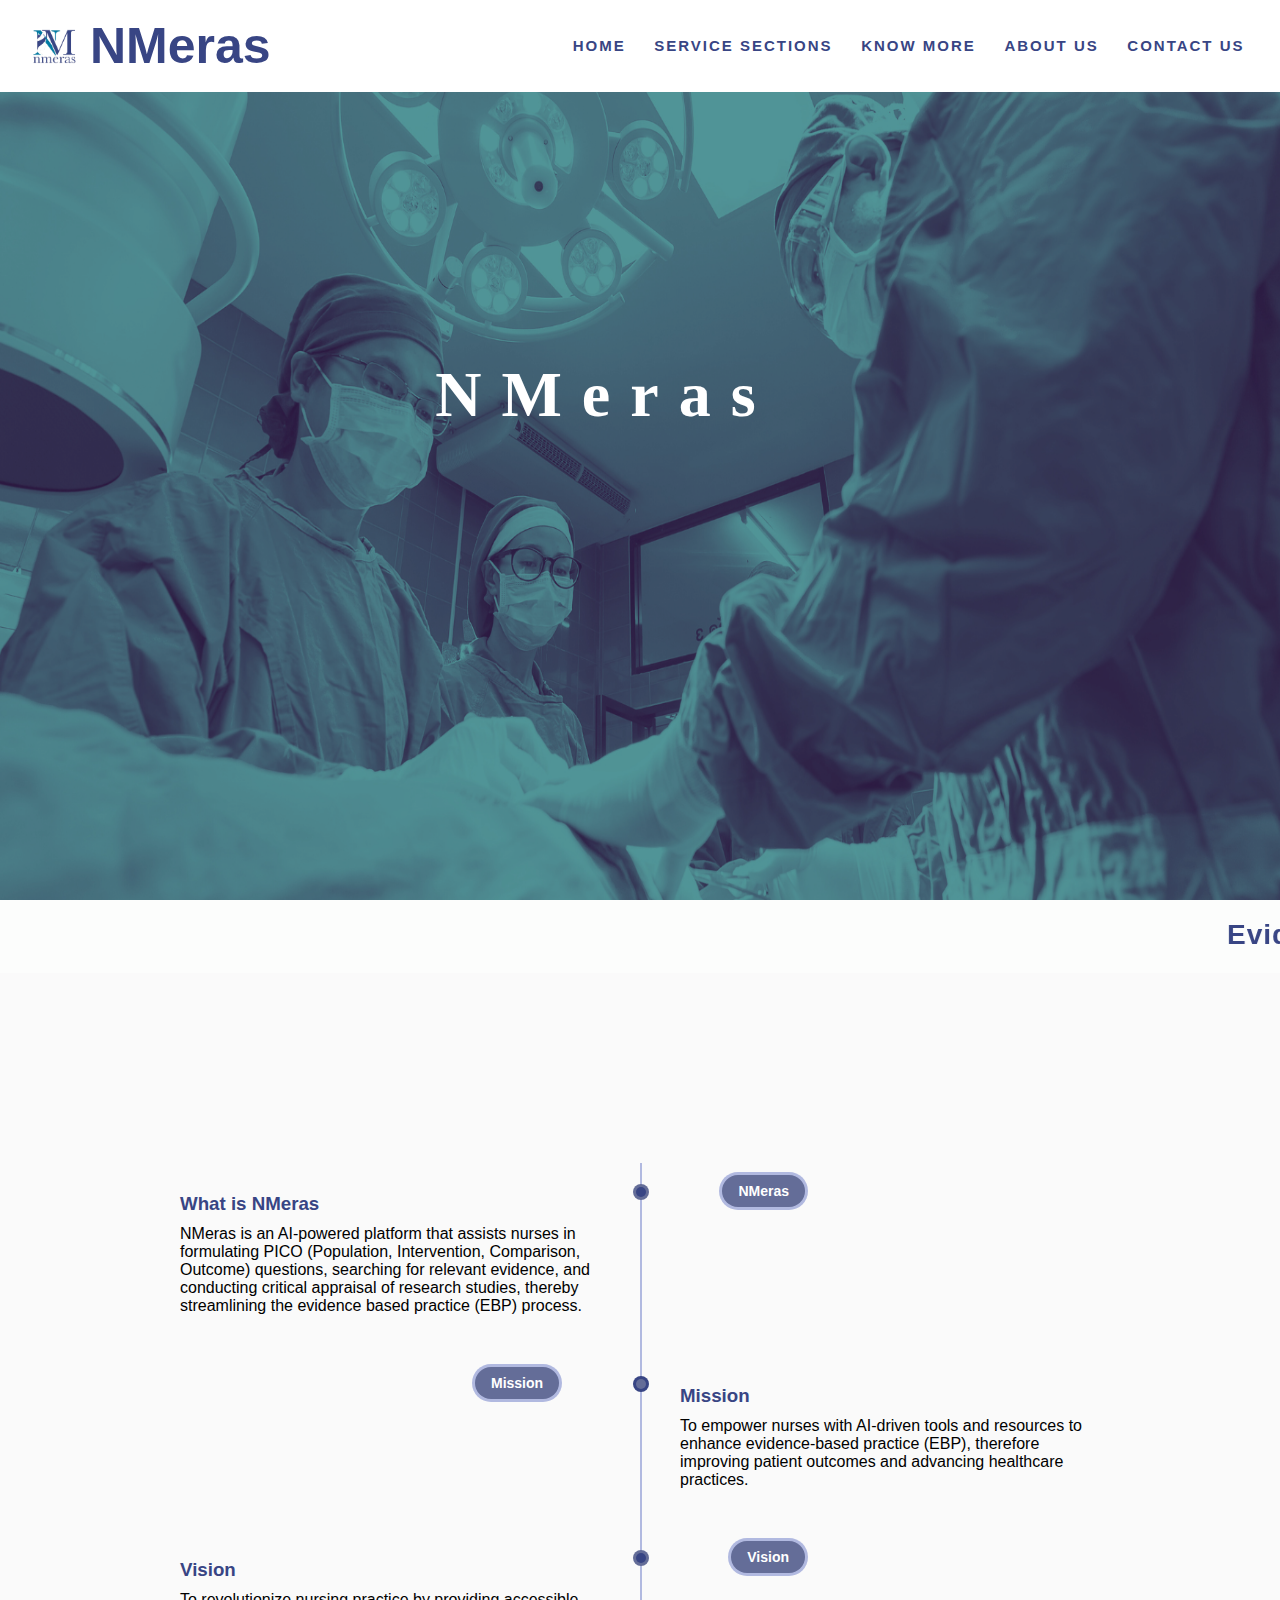
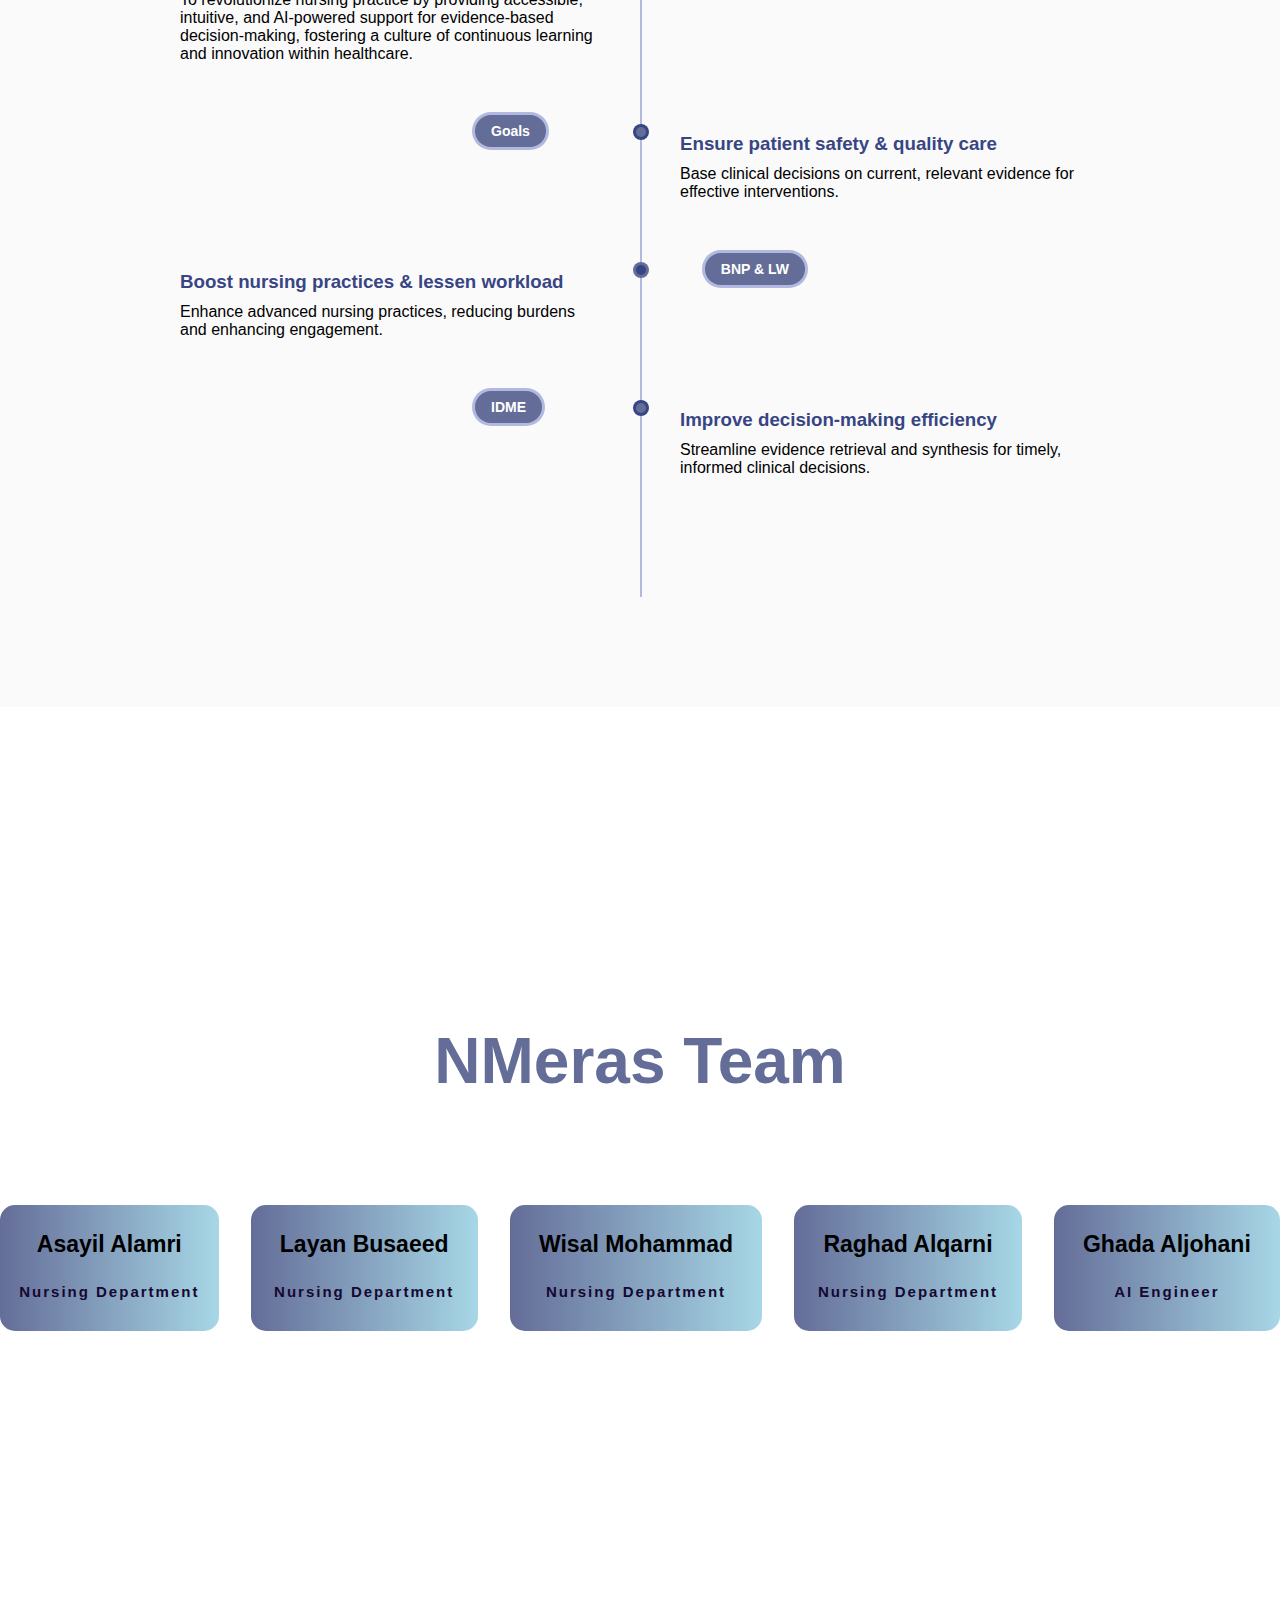
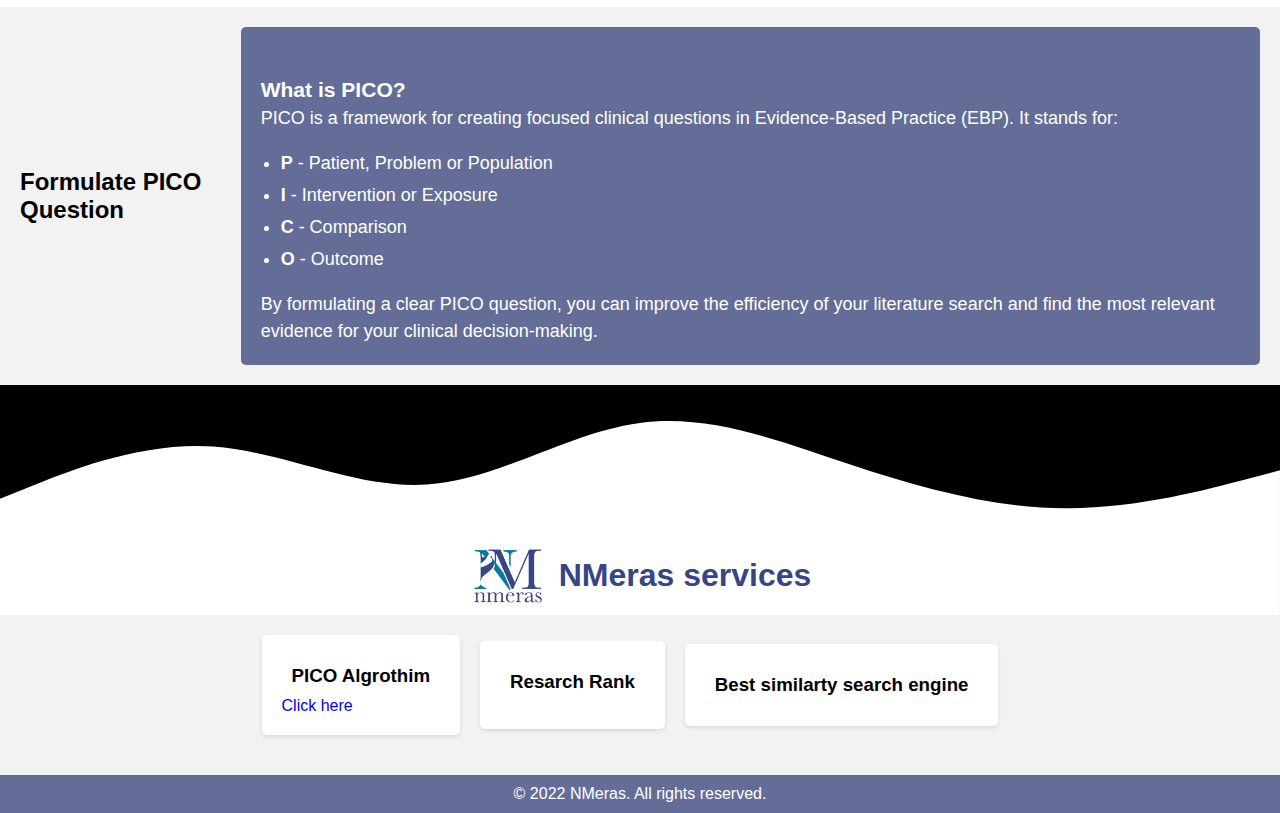
==== index.html @ c34f4944 "Add files via upload" ====
<!DOCTYPE html>
<html lang="en">
  <head>
    <meta charset="UTF-8" />
    <meta name="viewport" content="width=device-width, initial-scale=1.0" />
    <meta http-equiv="X-UA-Compatible" content="ie=edge" />
    <title>NMeras</title>
    <link rel="stylesheet" href="style.css" />
    <link rel="stylesheet" href="https://unpkg.com/swiper/swiper-bundle.min.css"/>
    <link rel="preconnect" href="https://fonts.gstatic.com">






  </head>

  <body>
    <nav>
      <div class="logo">
        <img src="images/NMERASs.png" alt="Logo">
        <h1>NMeras</h1>
    </div>

             <ul class="nav-links">
               <li> <a href="#">HOME</a></li>
               <li><a href="#our-services">Service sections</a></li>
               <li> <a href="#KnowMore">Know more</a></li>
               <li> <a href="#sectiontwo">ABOUT US</a></li>
               <li> <a href="#contact">CONTACT US</a></li>
            </ul>
    </nav>

    <section id="sectionone" class="screen">
      <div id="scene">
        <div data-depth="0.1" class="bg">
          <img src="images/1.png" alt="" />
        </div>
      
       
        <div data-depth="0.1" class="text">
          <h1>NMeras</h1>
        </div>
       
        
      </div>
    </section>

  





<!---------text and more sentense----------------->

<div class="textmag">
  <MARQUEE >
    <h1 style="color:#384584">Evidence-based practice is not just about what works, but about what works best for each individual, based on the best available evidence, clinical expertise, and the patient's values and preferences.</h1>  </MARQUEE>

</div>
<!-------------------------------->
<script>
  var startTime = Date.now();
</script>
<meta charset="UTF-8">
<style>
  body{
      margin: 0px;
      background-color: rgb(0, 0, 0);
  }
</style>
<title>NMERAS</title>

<body>

    


    
    <!--------------------Items----------------------->
<div class="containerr">


<div id="KnowMore" class="timeline" >
  <ul>
    <li>
        <div class="time">
        <h4 >NMeras</h4>
      </div>

      <div class="content">
        <h3>What is NMeras </h3>
        <p>NMeras is an AI-powered platform that assists nurses in formulating PICO (Population, Intervention, Comparison, Outcome) questions, searching for relevant evidence, and conducting critical appraisal of research studies, thereby streamlining the evidence based practice (EBP) process.</p>
        
         
      </div>
    
   
    </li>
    
    <li>
      <div class="content">
         <h3>Mission</h3>
        <p> To empower nurses with AI-driven tools and resources to enhance evidence-based practice (EBP), therefore improving patient outcomes and advancing healthcare practices.
</p>
      </div>
      <div class="time">
        <h4>Mission</h4>
      </div>
    
    </li>
    
    <li>
      <div class="content">
        <h3>Vision</h3>
        <p>
          To revolutionize nursing practice by providing accessible, intuitive, and AI-powered support for evidence-based decision-making, fostering a culture of continuous learning and innovation within healthcare.
        </p>
        
      </div>
      <div class="time">
        <h4>Vision</h4>
      </div>
     
    </li>
    
    <li>
      <div class="content">
         <h3>Ensure patient safety & quality care</h3>
        <p>Base clinical decisions on current, relevant evidence for effective interventions.
  </p>
        
   
      </div>
      <div class="time">
        <h4>Goals</h4>
      </div>
   
    </li>
    
    <li>
      <div class="content">
         <h3> Boost nursing practices & lessen workload</h3>
        <p>Enhance advanced nursing practices, reducing burdens and enhancing engagement.</p>
        
      </div>
      <div class="time">
        <h4>BNP & LW </h4>
      </div>
     
    </li>
    

    <li>
      <div class="content">
        <h3>Improve decision-making efficiency</h3>
        <p>
         Streamline evidence retrieval and synthesis for timely, informed clinical decisions.  </p>
        
      </div>
      <div class="time">
        <h4>IDME</h4>
      </div>
     
    </li>







    <div style="clear:both;"></div>
  </ul>
</div>
    </div>
    

<!---- About US ------>

<section class="team">
  <div class="center">
      <h1>NMeras Team</h1>
  </div>

  <div class="team-content">
      <div class="box">
        <h3>Asayil Alamri  </h3>
        <h5>Nursing Department</h5>
        
      </div>

      <div class="box">
        
          <h3>Layan Busaeed  </h3>
          <h5>Nursing Department</h5>
          
      </div>

      <div class="box">
         
        <h3>Wisal Mohammad</h3>
        <h5>Nursing Department</h5>
        
    </div>

    <div class="box">
         
      <h3>Raghad Alqarni</h3>
      <h5>Nursing Department</h5>
      
  </div>
      <div class="box">
         
        <h3>Ghada Aljohani</h3>
        <h5> AI Engineer </h5>
        
      </div>

   







</div>
</section>












<main>
    <div class="containerrr">
        <h2>Formulate PICO Question</h2>
        <div class="pico-explanation">
          
            <br>
            <h3>What is PICO?</h3>
            <p>
                PICO is a framework for creating focused clinical questions in Evidence-Based Practice (EBP). It stands for:
            </p>
            <ul>
                <li><strong>P</strong> - Patient, Problem or Population</li>
                <li><strong>I</strong> - Intervention or Exposure</li>
                <li><strong>C</strong> - Comparison</li>
                <li><strong>O</strong> - Outcome</li>
            </ul>
            <p>
                By formulating a clear PICO question, you can improve the efficiency of your literature search and find the most relevant evidence for your clinical decision-making.
            </p>
        </div>
    </div>
</main>



<main>
 
  <!----------- waves ---------->
  <div id="waves" style="height: 150px;">
    <svg xmlns="http://www.w3.org/2000/svg" viewBox="0 0 1440 320">
        <path fill="#ffff" fill-opacity="1"
            d="M0,128L40,112C80,96,160,64,240,69.3C320,75,400,117,480,112C560,107,640,53,720,42.7C800,32,880,64,960,90.7C1040,117,1120,139,1200,138.7C1280,139,1360,117,1400,106.7L1440,96L1440,320L1400,320C1360,320,1280,320,1200,320C1120,320,1040,320,960,320C880,320,800,320,720,320C640,320,560,320,480,320C400,320,320,320,240,320C160,320,80,320,40,320L0,320Z">
        </path>
    </svg>
</div>


<div class="logon">
  <img src="images/NMERASs.png" alt="Logo" >
  <h1>NMeras services</h1>
  <br>
  <br>
</div>



    <div class="containerrr">
  
      <br> 
        <div class="service">
            
            <div class="service-content">
                <h3>PICO Algrothim </h3>
            
                <a href="Pico.html">Click here </a>  
              
            </div>
        </div>
        <div class="service">
            
            <div class="service-content">
                <h3>Resarch Rank</h3>
                <p></p>
            </div>
        </div>
        <div class="service">
         
            <div class="service-content">
                <h3> Best similarty  search engine</h3>
               
            </div>
        </div>
    </div>
</main>



    
    
  <!--------------------end -------------------------------------------->

   <!--------------------new services----------------------->




   




    <footer>
        &copy; 2022 NMeras. All rights reserved.
    </footer>




  </body>
</html>
---- style.css ----
@import url("https://fonts.googleapis.com/css2?family=Poppins:wght@100;200;300;400;500;600;700;800&display=swap");

body {
  margin: 0;
  padding: 0;
  overflow-x: hidden;
  font-family: 'Tajawal', sans-serif;
  list-style: none;
  box-sizing: border-box;
  background: white;
}


nav {
  position: fixed;
  z-index: 100;
  height: 8vh;
  width: 96%;
  display: flex;
  justify-content: space-between;
  align-items: center;
  padding: 10px 30px;
  background-color: rgb(255, 255, 255);
}

.logo {
  display: flex;
  align-items: center;
  color: #384584;
  font-size: 25px;
}

.logo img {
  width: 50px; /* Adjust the width of the logo image as needed */
  margin-right: 10px; /* Add some spacing between the logo and the application name */
}

.logon {
  color: #384584;
  display: flex;
  align-items: center;
  justify-content: center;
}
.logon img {
  width: 80px; /* Adjust the width of the logo image as needed */
  margin-right: 10px; /* Add some spacing between the logo and the application name */
}

.nav-links{
  display: flex;

  justify-content: space-around;
  width: 57%;


}

.nav-links li{
  list-style-type: none;


}
.nav-links a{
  color:#384584;
  text-transform: uppercase;
  text-decoration: none;
  letter-spacing: 2px;
  font-weight: bold;
  font-size: 15px;


}
nav ul li :hover{
  color: rgb(64, 11, 107);

}


nav .nav-links ul li img {
  transform: scale(0.45);
}
section {
  height: 100vh;
  overflow: hidden;
}

.bg img {
  width: 110vw;
  height: 110vh;
  filter: brightness(0.6);
}

.rock1 {
  position: absolute !important;
  left: 10vw !important;
  top: 20vh !important;
}

.rock1 img {
  width: 40%;
  filter: brightness(0.5);
}

.text h1 {
  font-family: "AlphaCentauri" !important;
  font-size: 5vw;
  color: #fff;
  letter-spacing: 20px;
  position: absolute;
  top: 35vh;
  left: 34vw;
}

.earth img {
  width: 400px;
  height: 400px;
  position: absolute;
  left: 34vw;
  top: 25vh;
  z-index: 1;
  filter: brightness(0.7);
}

.mid {
  left: -150px !important;
  bottom: -100px !important;
  top: unset !important;
}

.mid img {
  width: 100%;
  z-index: 2;
  left: -20px;
  top: 20vh !important;
  filter: brightness(0.8);
}

.fore {
  right: -50px !important;
  bottom: -200px !important;
  top: 0px !important;
  left: unset !important;
}

.fore img {
  width: 400px;
  height: 110vh;
  z-index: 3;
  filter: brightness(0.5);
}

/* SWIPER */

#sectiontwo {
  width: 100%;
  height: 100vh;
  position: relative;

}

.rockbg1 {
  position: absolute;
  transform: scale(0.2);
  filter: brightness(0.2);
  top: 20vh;
  left: 0;
  z-index: 1;
}

.planet-links {
  width: 95%;
  height: 5vh;
  color: #fff;
  position: absolute;
  bottom: 0;
  display: flex;
  justify-content: space-evenly;
  list-style: none;
}

.planet-links .swiper-pagination-bullet {
  opacity: 0.2;
  outline: none;
}
.planet-links .swiper-pagination-bullet-active {
  color: #fff;
  opacity: 1;
}

.swiper-pagination-clickable .swiper-pagination-bullet {
  background: transparent;
}

.swiper-container {
  position: absolute;
  top: 50%;
  transform: translateY(-50%);
  padding: 50px 0;
}

.swiper-wrapper {
  transition-delay: 0.5s;
}

.swiper-slide {
  height: 400px !important;
  width: 90% !important;
  background: transparent;
}


.swiper-slide:nth-child(1) .slide-img {
  background-image: url("images/earth1.png");
}
.swiper-slide:nth-child(2) .slide-img {
  background-image: url("images/about-us1.png");
}

.slide-img {
  background-position: "center";
  background-repeat: no-repeat !important;
  background-size: contain;
  width: 30%;
  height: 100%;
}

.slide-number {
  position: absolute;
  top: -30px;
  left: 30%;
  width: 200px;
  height: 120px;
  overflow: hidden;
  z-index: 10;
}

.slide-number p {
  font-size: 50px;
  font-family: "AlphaCentauri" !important;
  color: #fff;
  position: relative;
}

.slide-number p span {
  position: absolute;
}

.slide-detail {
  position: absolute;
  top: 130px;
  left: 30%;
  z-index: 10;
  width: 50%;
  height: 400px;
  overflow: hidden;
}

.slide-detail p {
  font-size: 24px;
  color: #fff;
  position: relative;
  opacity: 0.8;
  line-height: 30px;
  font-family: 'Tajawal', sans-serif;
}

.slide-detail p span {
  position: absolute;
}

.slide-detail-facts {
  position: absolute;
  top: 240px;
  left: 30%;
  z-index: 10;
  width: 50%;
  height: 400px;
  overflow: hidden;
  color: #fff;
}
.slide-detail-facts div {
  display: flex;
  position: relative;
}
.slide-detail-facts div h5 {
  margin-right: 20px;
}

.slide-text {
  position: absolute;
  top: -150px;
  left: 22%;
  z-index: 9;
  width: 200px;
  height: 400px;
  overflow: hidden;
  opacity: 0.1 !important;
}

.slide-text h4 {
  color: #fff;
  font-size: 100px;
  position: relative;
}
.slide-text h4 span {
  position: absolute;
}
/*---textmg---*/

.textmag{ background-color: rgb(252, 253, 252);
  font-size: 14px;
  color: rgb(0, 0, 0);
  letter-spacing: 1px;

}

/*----Service---*/

@import url('https://fonts.googleapis.com/css?family=Roboto');



.container {
    max-width: 1170px;
    margin: auto;
    padding-right: 0px;
    padding-left: 0px;

}

.heading h1:after {
    content: '';
    display: block;
    width: 8px;
    height: 2px;
    background: #BABABA;
    margin-top: 4px;

}

.clear-fix {
    clear: both;
}

.hidden {
    visibility: hidden !important;
}

/* end global */

/* start of our services section */

#our-services {
    background: #f6f6f6;
    min-height: 100vh;
    padding-top: 25vh;
}

/* OUR SEERVICES LEFT SIDE */

#our-services .desc {
    width: 33%;
    float: left;
}

#our-services .desc .heading h1 {
    text-transform: uppercase;
    font-weight: bold;
    letter-spacing: 1.4px;
    margin-bottom: 30px;
}

#our-services .desc .text {
    color: #BABABA;
}

/* OUR SERVICES RIGHT SIDE */

#our-services .services {
    width: 67%;
    float: left;
}

#our-services .services .column {
    float: left;
    margin-right: 60px;
    transform: rotate(45deg);
    transition: transform 0.3s ease;
}

#our-services .services .column .service {
    display: flex;
    justify-content: center;
    align-items: center;
    width: 120px;
    height: 120px;
    background: #FFFFFF;
    transition: all 0.1s ease;
    margin-bottom: 7px;
}

#our-services .services .column .service:hover {
    background: #28282e;
    color: #fff;
}

#our-services .services .column .service:hover .service-icon {
    color: #fff;
}

#our-services .services .column .service .service-desc {
    transform: rotate(-45deg);
    text-align: center;
    text-transform: uppercase;
    font-size: 10px;
    font-weight: bold;
    transition: transform 0.3s ease;
}

#our-services .services .column .service .service-desc .service-icon  {
    font-size: 20px;
    margin-bottom: 5px;
    color: #f57469;
}
.service-txt{
  font-size: 16px;
}

/* end of our services section */

/* media query */

@media all and (max-width: 967px) {
    #our-services {
        padding-top: 60px;
    }

    #our-services .desc {
        width: 100%;
        float: none;
        margin-bottom: 30px;
    }

    #our-services .services {
        width: 100%;
    }

    #our-services .services .column {
        transform: rotate(0deg);
        margin-right: 10px;
    }

    #our-services .services .column .service .service-desc {
        transform: rotate(0deg);
    }
}



/*-----setry-----*/







/*- - contact as - -*/
.containerr {
  position: relative;
  width: 100%;
  min-height: 100vh;
  padding: 2rem;
  background-color: #fafafa;
  overflow: hidden;
  display: flex;
  align-items: center;
  justify-content: center;
  padding: 100px 0;
}


/*- - pico - -*/
.containerrr {
  position: relative;
  width: auto;
  min-height: 1vh;
  background-color: #f2f2f2;
  padding: 20px;
  overflow: hidden;
  display: flex;
  align-items: center;
  justify-content: center;
 
}


.pico-explanation {
  background-color: #646d98;
  color: #fff;
  padding: 20px;
  border-radius: 5px;
  font-size: 18px;
  line-height: 1.5;
}

.pico-explanation h2, .pico-explanation h3, .pico-explanation p {
  margin: 0;
  color: #fff;
}

.pico-explanation ul {
  padding-left: 20px;
}

.pico-explanation li {
  list-style-type: disc;
  margin-bottom: 5px;
}

.service {
  display: flex;
  align-items: center;
  background-color: #fff;
  padding: 20px;
  border-radius: 5px;
  box-shadow: 0 2px 4px rgba(0, 0, 0, 0.1);
  margin-bottom: 20px;
  transition: transform 0.3s ease;
  margin-right: 20px; /* Added margin between boxes */
}

.service:hover {
  transform: translateY(-5px);
}

.service-icon {
  font-size: 36px;
  color: #333;
  margin-right: 20px;
}

.service-content {
  flex: 1;
}



.service-link {
  display: inline-block;
  margin-top: 10px;
  font-size: 16px;
  color: #646d98;
  text-decoration: none;
  transition: color 0.3s ease;
}

.service-link:hover {
  color: #646d98;
}


/**/

.form {
  width: 100%;
  max-width: 820px;
  background-color: #fff;
  border-radius: 10px;
  box-shadow: 0 0 20px 1px rgba(0, 0, 0, 0.1);
  z-index: 1000;
  overflow: hidden;
  display: grid;
  grid-template-columns: repeat(2, 1fr);
}

.contact-form {
  background-color: #4d2b3c;
  position: relative;
}

.circle {
  border-radius: 50%;
  background: linear-gradient(135deg, transparent 20%, #76accc);
  position: absolute;
}

.circle.one {
  width: 130px;
  height: 130px;
  top: 130px;
  right: -40px;
}

.circle.two {
  width: 80px;
  height: 80px;
  top: 10px;
  right: 30px;
}

.contact-form:before {
  content: "";
  position: absolute;
  width: 26px;
  height: 26px;
  background-color: #48cedf;
  transform: rotate(45deg);
  top: 50px;
  left: -13px;
}

form {
  padding: 2.3rem 2.2rem;
  z-index: 10;
  overflow: hidden;
  position: relative;
}

.title {
  color: #fff;
  font-weight: 500;
  font-size: 1.5rem;
  line-height: 1;
  margin-bottom: 0.7rem;
}

.input-container {
  position: relative;
  margin: 1rem 0;
}

.input {
  width: 100%;
  outline: none;
  border: 2px solid #fafafa;
  background: none;
  padding: 0.6rem 1.2rem;
  color: #fff;
  font-weight: 500;
  font-size: 0.95rem;
  letter-spacing: 0.5px;
  border-radius: 25px;
  transition: 0.3s;
}

textarea.input {
  padding: 0.8rem 1.2rem;
  min-height: 150px;
  border-radius: 22px;
  resize: none;
  overflow-y: auto;
}

.input-container label {
  position: absolute;
  top: 50%;
  left: 15px;
  transform: translateY(-50%);
  padding: 0 0.4rem;
  color: #fafafa;
  font-size: 0.9rem;
  font-weight: 400;
  pointer-events: none;
  z-index: 1000;
  transition: 0.5s;
}

.input-container.textarea label {
  top: 1rem;
  transform: translateY(0);
}

.btn {
  padding: 0.6rem 1.3rem;
  background-color: #fff;
  border: 2px solid #fafafa;
  font-size: 0.95rem;
  color: #8e1abc;
  line-height: 1;
  border-radius: 25px;
  outline: none;
  cursor: pointer;
  transition: 0.3s;
  margin: 0;
}

.btn:hover {
  background-color: transparent;
  color: #fff;
}

.input-container span {
  position: absolute;
  top: 0;
  left: 25px;
  transform: translateY(-50%);
  font-size: 0.8rem;
  padding: 0 0.4rem;
  color: transparent;
  pointer-events: none;
  z-index: 500;
}

.input-container span:before,
.input-container span:after {
  content: "";
  position: absolute;
  width: 10%;
  opacity: 0;
  transition: 0.3s;
  height: 5px;
  background-color: #62dce0;
  top: 50%;
  transform: translateY(-50%);
}

.input-container span:before {
  left: 50%;
}

.input-container span:after {
  right: 50%;
}

.input-container.focus label {
  top: 0;
  transform: translateY(-50%);
  left: 25px;
  font-size: 0.8rem;
}

.input-container.focus span:before,
.input-container.focus span:after {
  width: 50%;
  opacity: 1;
}

.contact-info {
  padding: 2.3rem 2.2rem;
  position: relative;
}

.contact-info .title {
  color: #5796df;
}

.text {
  color: #333;
  margin: 1.5rem 0 2rem 0;

}

.information {
  display: flex;
  color: #555;
  margin: 0.7rem 0;
  align-items: center;
  font-size: 0.95rem;
}

.icon {
  width: 28px;
  margin-right: 0.7rem;
}

.social-media {
  padding: 2rem 0 0 0;
}

.social-media p {
  color: #333;
}

.social-icons {
  display: flex;
  margin-top: 0.5rem;
}

.social-icons a {
  width: 35px;
  height: 35px;
  border-radius: 5px;
  background: linear-gradient(45deg, #d69cd8, #305aa7);
  color: #fff;
  text-align: center;
  line-height: 35px;
  margin-right: 0.5rem;
  transition: 0.3s;
}

.social-icons a:hover {
  transform: scale(1.05);
}

.contact-info:before {
  content: "";
  position: absolute;
  width: 110px;
  height: 100px;
  border: 22px solid #1a6ebc;
  border-radius: 50%;
  bottom: -77px;
  right: 50px;
  opacity: 0.3;
}

.big-circle {
  position: absolute;
  width: 500px;
  height: 500px;
  border-radius: 50%;
  background: linear-gradient(to bottom, #7b5b7c, #f395ad);
  bottom: 50%;
  right: 50%;
  transform: translate(-40%, 38%);
}

.big-circle:after {
  content: "";
  position: absolute;
  width: 360px;
  height: 360px;
  background-color: #fafafa;
  border-radius: 50%;
  top: calc(50% - 180px);
  left: calc(50% - 180px);
}

.square {
  position: absolute;
  height: 400px;
  top: 50%;
  left: 50%;
  transform: translate(181%, 11%);
  opacity: 0.2;
}

@media (max-width: 850px) {
  .form {
    grid-template-columns: 1fr;
  }

  .contact-info:before {
    bottom: initial;
    top: -75px;
    right: 65px;
    transform: scale(0.95);
  }

  .contact-form:before {
    top: -13px;
    left: initial;
    right: 70px;
  }

  .square {
    transform: translate(140%, 43%);
    height: 350px;
  }

  .big-circle {
    bottom: 75%;
    transform: scale(0.9) translate(-40%, 30%);
    right: 50%;
  }

  .text {
    margin: 1rem 0 1.5rem 0;
  }

  .social-media {
    padding: 1.5rem 0 0 0;
  }
}

@media (max-width: 480px) {
  .container {
    padding: 1.5rem;
  }

  .contact-info:before {
    display: none;
  }

  .square,
  .big-circle {
    display: none;
  }

  form,
  .contact-info {
    padding: 1.7rem 1.6rem;
  }

  .text,
  .information,
  .social-media p {
    font-size: 0.8rem;
  }

  .title {
    font-size: 1.15rem;
  }

  .social-icons a {
    width: 30px;
    height: 30px;
    line-height: 30px;
  }

  .icon {
    width: 23px;
  }

  .input {
    padding: 0.45rem 1.2rem;
  }

  .btn {
    padding: 0.45rem 1.2rem;
  }
}
a:link {
  text-decoration: none;
}

a:visited {
  text-decoration: none;
}

a:hover {
  text-decoration: none;
}

a:active {
  text-decoration: none;
}

/*----------*/
@import url('https://fonts.googleapis.com/css?family=Montserrat:400,500,600');



.miheal{
    font-size:40px;
    text-align:center;
  }
  .timeline{
    position:relative;
    margin:50px auto;
    padding:40px 0;
    width:1000px;
    box-sizing:border-box;
  }
  .timeline:before{
    content:'';
    position:absolute;
    left:50%;
    width:2px;
    height:100%;
    background:#b1b9e0;
  }
  .timeline ul{
    padding:0;
    margin:0;
  }
  .timeline ul li{
    list-style:none;
    position:relative;
    width:50%;
    padding:20px 40px;
    box-sizing:border-box;
  }
  .timeline ul li:nth-child(odd){
    float:left;
    text-align:left;
    clear:both;
  }
  .timeline ul li:nth-child(even){
    float:right;
    text-align:left;
    clear:both;
  }
  .content{
    padding-bottom:20px;
  }
   h3{
    margin:10px;
  }
  .timeline ul li:nth-child(odd):before
  {
    content:'';
    position:absolute;
    width:10px;
    height:10px;
    top:24px;
    right:-6px;
    background:#384584;
    border-radius:50%;
    box-shadow:0 0 0 3px #646d98;
  }
  .timeline ul li:nth-child(even):before
  {
    content:'';
    position:absolute;
    width:10px;
    height:10px;
    top:24px;
    left:-4px;
    background:#646d98;
    border-radius:50%;
    box-shadow:0 0 0 3px #384584;
  }
  .timeline ul li h3{
    padding:0;
    margin:0;
    color:#384584;
    font-weight:600;
    padding-top:10px;
  }
  .timeline ul li p{
    margin:10px 0 0;
    padding:0;
  }
  .timeline ul li .time h4{
    margin:0;
    padding:0;
    font-size:14px;
  }
  .timeline ul li:nth-child(odd) .time
  {
    position:absolute;
    top:12px;
    right:-165px;
    margin:0;
    padding:8px 16px;
    background:#646d98;
    color:#fff;
    border-radius:18px;
    box-shadow:0 0 0 3px #b1b9e0;
  }
  .timeline ul li:nth-child(even) .time
  {
    position:absolute;
    top:12px;
    left:-165px;
    margin:0;
    padding:8px 16px;
    background:#646d98;
    color:#fff;
    border-radius:18px;
    box-shadow:0 0 0 3px #b1b9e0;
  }
  @media(max-width:1000px)
  {
    .timeline{
      width:100%;
    }
  }
  @media(max-width:767px){
    .timeline{
      width:100%;
      padding-bottom:0;
    }
    h1{
      font-size:40px;
      text-align:center;
    }
    .timeline:before{
      left:20px;
      height:100%;
    }
    .timeline ul li:nth-child(odd),
    .timeline ul li:nth-child(even)
    {
      width:100%;
      text-align:left;
      padding-left:50px;
      padding-bottom:50px;
    }
    .timeline ul li:nth-child(odd):before,
    .timeline ul li:nth-child(even):before
    {
      top:-18px;
      left:16px;
    }
    .timeline ul li:nth-child(odd) .time,
    .timeline ul li:nth-child(even) .time{
      top:-30px;
      left:50px;
      right:inherit;
    }
  }
button {
  background-color:darkgray;
  border: none;
  color: white;
  padding: 10px 13px;
  text-align: center;
  text-decoration: none;
  display: inline-block;
  font-size: 16px;
  margin: 2px 2px;
  cursor: pointer;
  border-radius: 12px;
    box-shadow: 1px;
}

        footer {
            background-color: #646d98;
            color: white;
            padding: 10px;
            text-align: center;
        }

.text-input {
    display: inline-block;
    margin-right: 10px;
}
.text-input input[type="text"] {
    background-color: #646d98;
    color: white;
    padding: 5px;
    border: none;
    border-radius: 5px;
}
.text-input label {
    color: #384584;
    font-weight: bold;
}
.text-input button {
    background-color: #384584;
    color: white;
    border: none;
    padding: 8px;
    border-radius: 5px;
    cursor: pointer;
}


.team{
	position: relative;
	width: 100%;
	height: 100vh;
  background-color: white;
	display: flex;
	align-items: center;
	justify-content: center;
	flex-direction: column;
}
.team-content{
	width: 100%;
	max-width: 1350px;
	margin: 0 auto;
	display: grid;
	grid-template-columns: repeat(auto-fit, minmax(150px, auto));
	align-items: center;
	gap: 2rem;
	text-align: center;
	margin-top: 4rem;
}
.team-content img{
	width: 100%;
	height: auto;
	border-radius: 15px;
	margin-bottom: 15px;
}
.center h1{
	color: #646d98;
	font-size: 4rem;
	text-align: center;
}
.box{
	padding: 16px;
	background:linear-gradient(to right, #646d98, #a7d7e6);
	border-radius: 15px;
	transition: all .38s ease;
}
.box h3{
	font-size: 23px;
	font-weight: 600;
	color: rgb(0, 0, 0);
	margin-bottom: 8px;
}
.box h5{
	font-size: 15px;
	font-weight: 600;
	color: #150831;
	margin-bottom: 15px;
	letter-spacing: 2px;
}
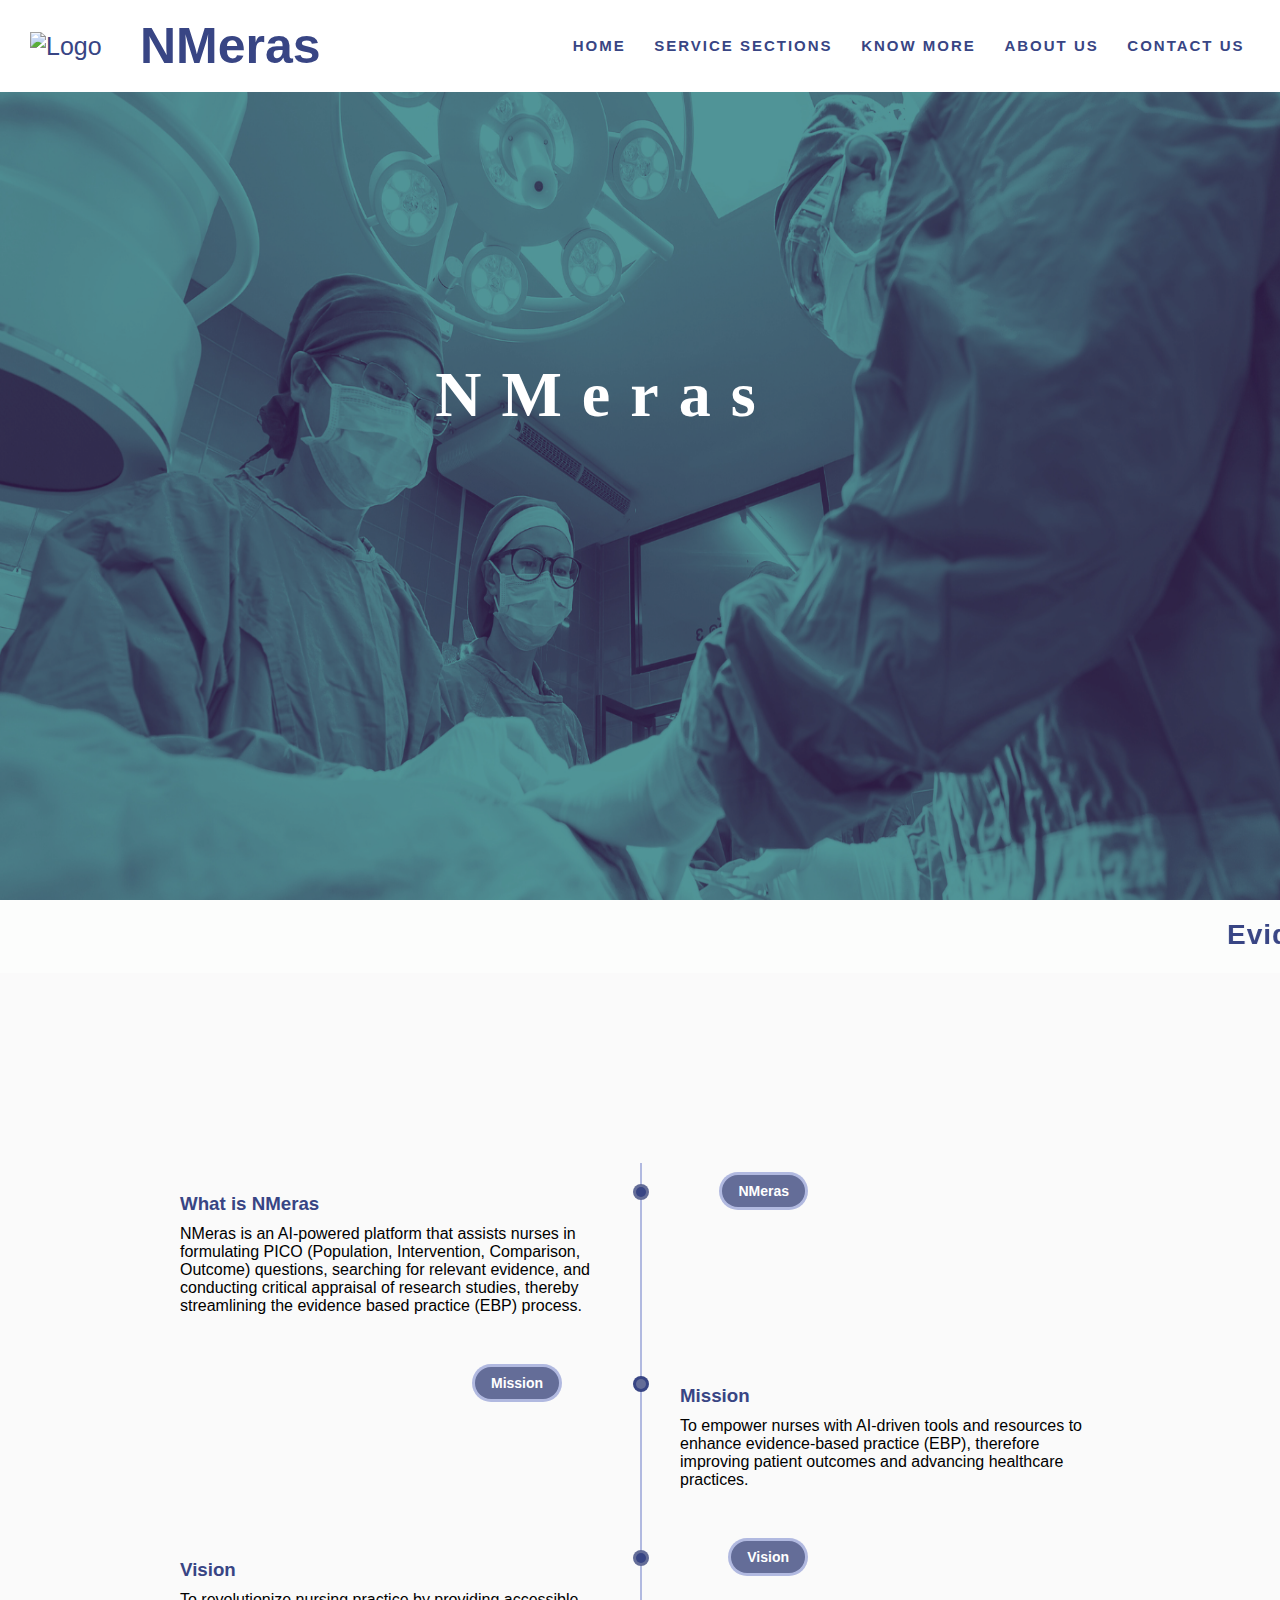
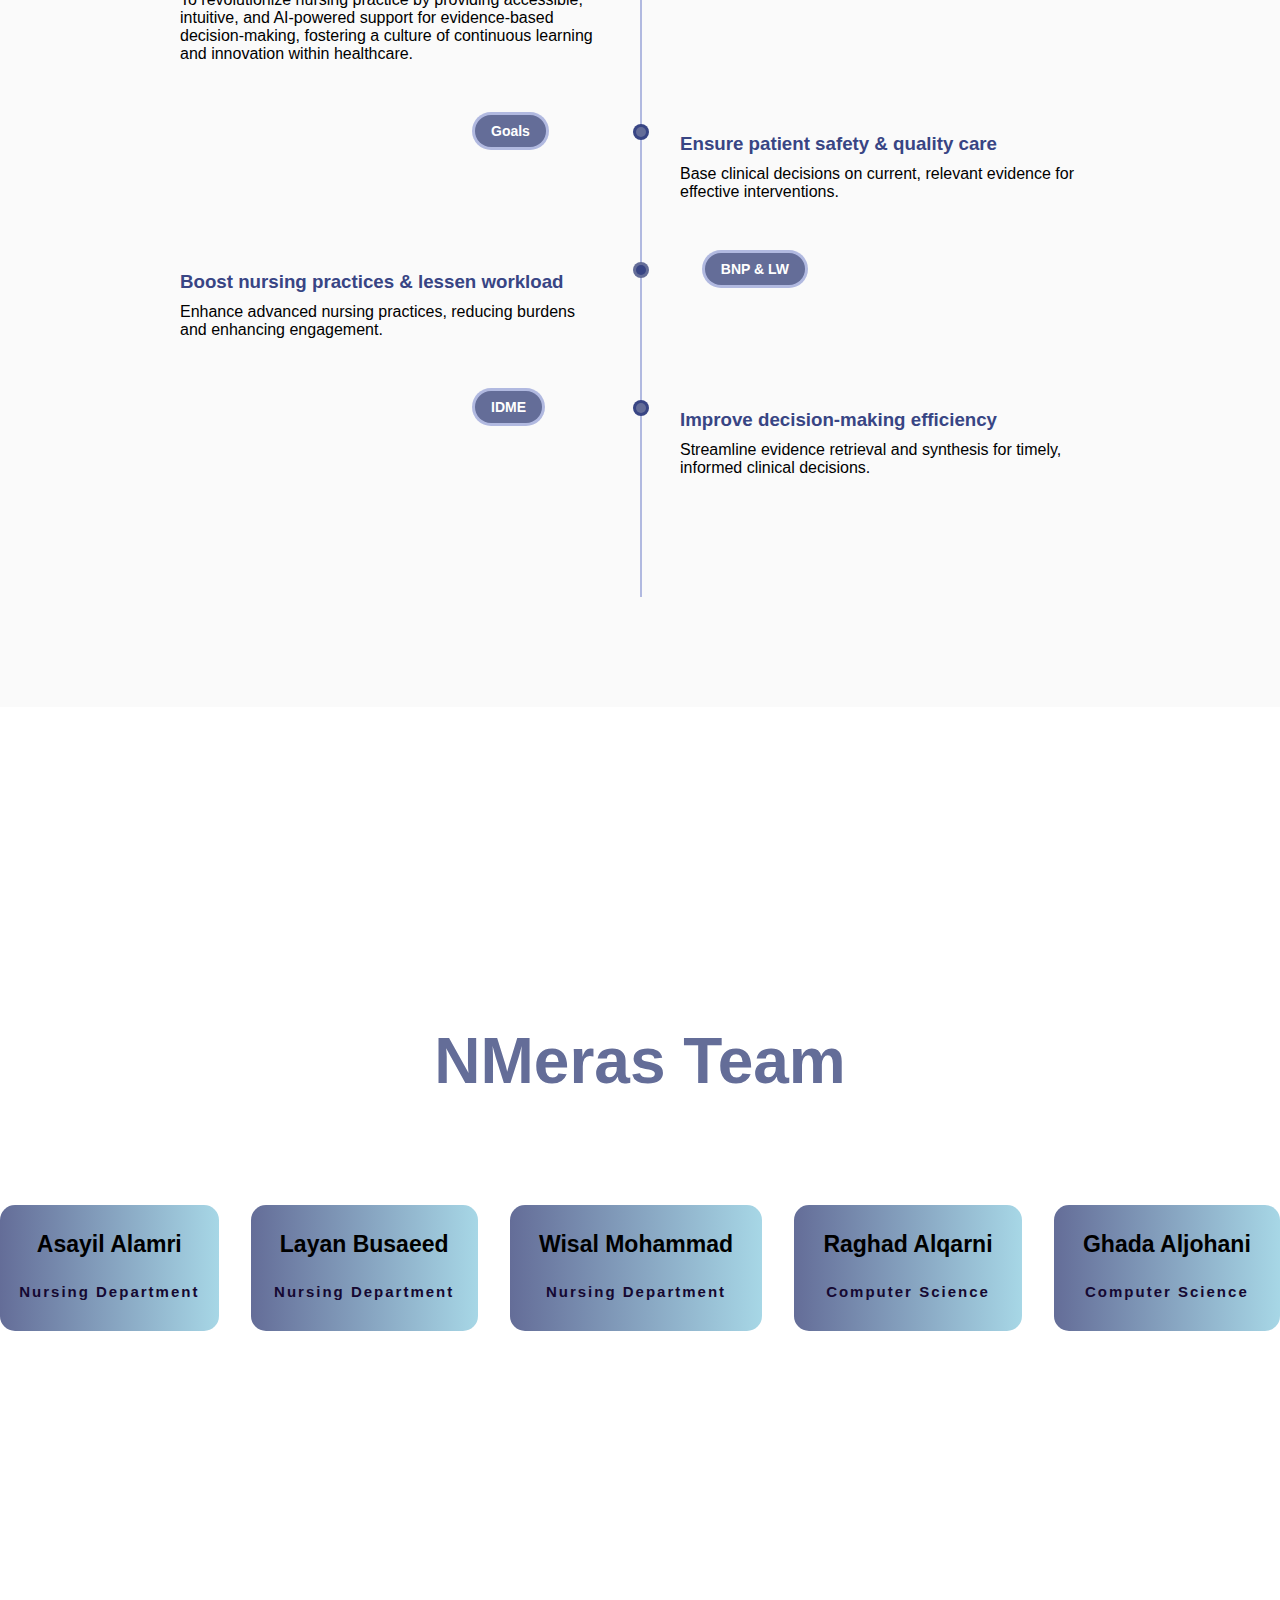
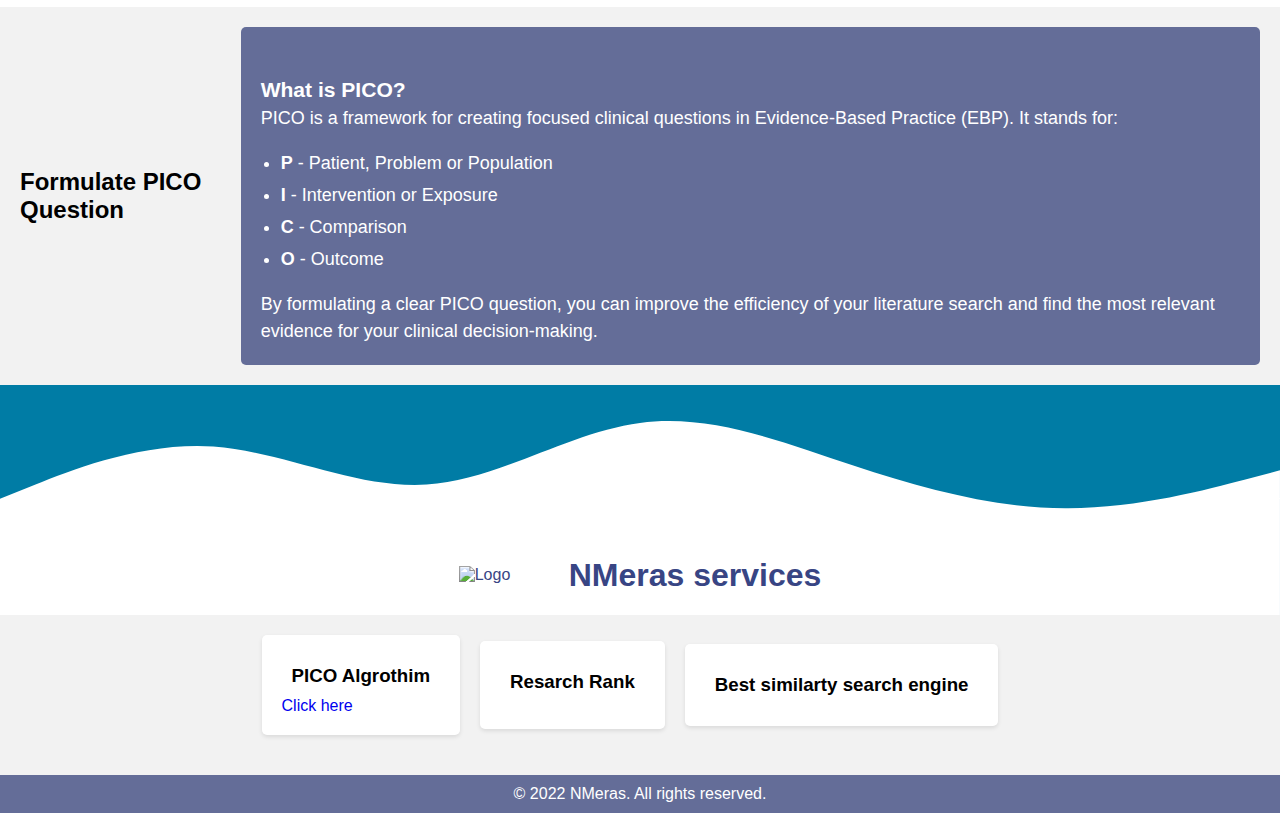
==== commit f36d2d39: "Add files via upload" ====
--- a/index.html
+++ b/index.html
@@ -19,7 +19,7 @@
   <body>
     <nav>
       <div class="logo">
-        <img src="images/NMERASs.png" alt="Logo">
+        <img src="images/NMERASs.jpeg" alt="Logo">
         <h1>NMeras</h1>
     </div>
 
@@ -209,13 +209,13 @@
     <div class="box">
          
       <h3>Raghad Alqarni</h3>
-      <h5>Nursing Department</h5>
+      <h5>Computer Science</h5>
       
   </div>
       <div class="box">
          
         <h3>Ghada Aljohani</h3>
-        <h5> AI Engineer </h5>
+        <h5> Computer Science </h5>
         
       </div>
 
@@ -241,7 +241,7 @@
 
 
 
-<main>
+<main >
     <div class="containerrr">
         <h2>Formulate PICO Question</h2>
         <div class="pico-explanation">
@@ -266,7 +266,7 @@
 
 
 
-<main>
+<main style="background: #007ca5;">
  
   <!----------- waves ---------->
   <div id="waves" style="height: 150px;">
@@ -279,11 +279,12 @@
 
 
 <div class="logon">
-  <img src="images/NMERASs.png" alt="Logo" >
+  <img src="images/NMERASs.jpeg" alt="Logo" >
+ 
   <h1>NMeras services</h1>
-  <br>
-  <br>
-</div>
+ 
+</div>
+
 
 
 
--- a/style.css
+++ b/style.css
@@ -31,7 +31,7 @@
 }
 
 .logo img {
-  width: 50px; /* Adjust the width of the logo image as needed */
+  width: 100px; /* Adjust the width of the logo image as needed */
   margin-right: 10px; /* Add some spacing between the logo and the application name */
 }
 
@@ -42,7 +42,7 @@
   justify-content: center;
 }
 .logon img {
-  width: 80px; /* Adjust the width of the logo image as needed */
+  width: 100px; /* Adjust the width of the logo image as needed */
   margin-right: 10px; /* Add some spacing between the logo and the application name */
 }
 
